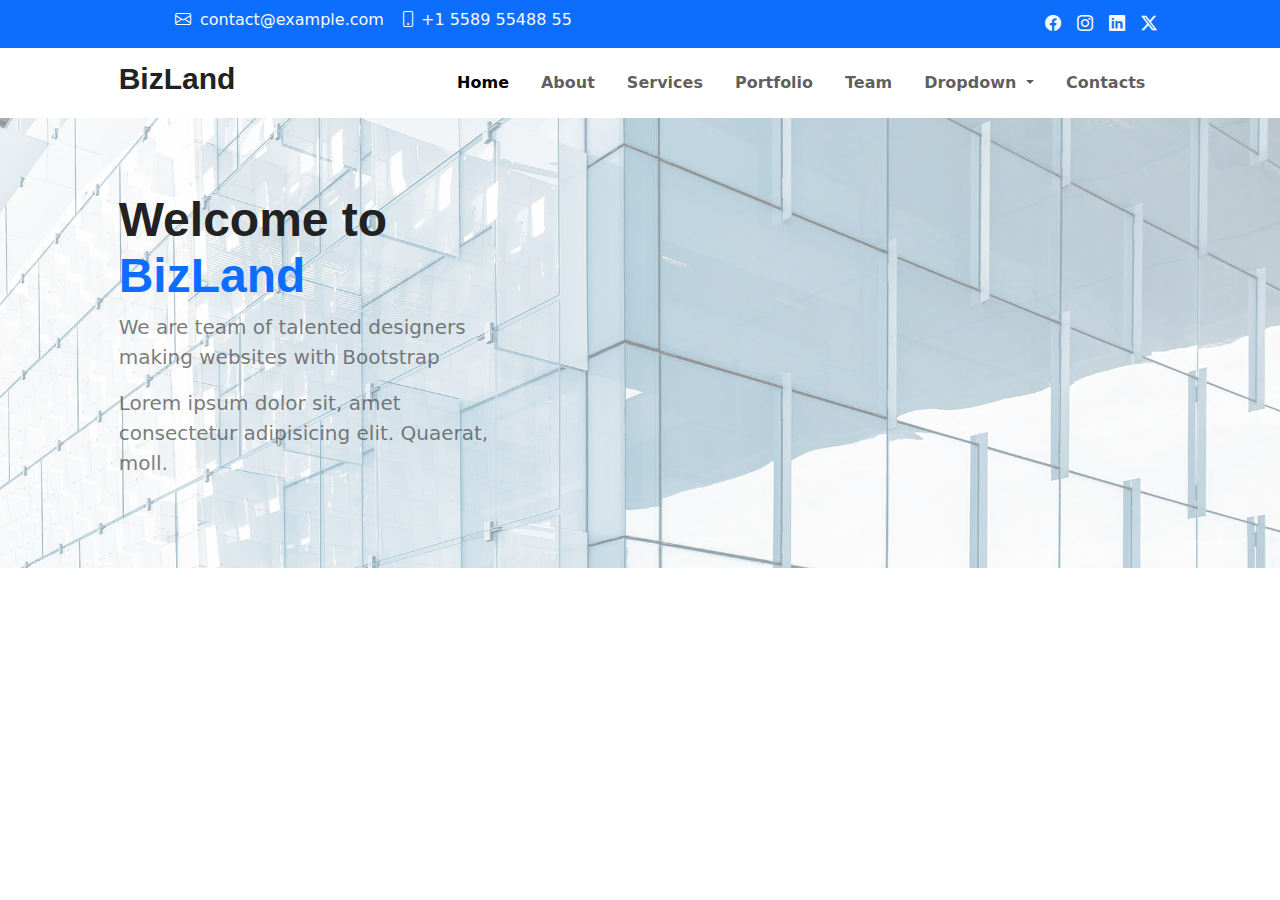
==== final.html @ 57f4e6a6 "project" ====
<!DOCTYPE html>
<html lang="en">

<head>
    <meta charset="UTF-8">
    <meta name="viewport" content="width=device-width, initial-scale=1.0">
    <title>Document</title>
    <!-- ++++++++++++++++++++++++++++ BOOTSTRAP 5 Link +++++++++++++++++++++++++++++++++++++++++++++++++++++++ -->
    <link href="https://cdn.jsdelivr.net/npm/bootstrap@5.3.3/dist/css/bootstrap.min.css" rel="stylesheet"
        integrity="sha384-QWTKZyjpPEjISv5WaRU9OFeRpok6YctnYmDr5pNlyT2bRjXh0JMhjY6hW+ALEwIH" crossorigin="anonymous">
    <script src="https://cdn.jsdelivr.net/npm/bootstrap@5.3.3/dist/js/bootstrap.bundle.min.js"
        integrity="sha384-YvpcrYf0tY3lHB60NNkmXc5s9fDVZLESaAA55NDzOxhy9GkcIdslK1eN7N6jIeHz"
        crossorigin="anonymous"></script>
    <!-- ++++++++++++++++++++++++++++ BOOTSTRAP 5 Link End +++++++++++++++++++++++++++++++++++++++++++++++++++++++ -->
    <!-- +++++++++++++++++++++++++++++ icons CDN ++++++++++++++++++++++++++++++++++++++++++++++++++++++++++ -->
    <link rel="stylesheet" href="https://cdn.jsdelivr.net/npm/bootstrap-icons@1.11.3/font/bootstrap-icons.min.css">
    <!-- +++++++++++++++++++++++++++++ icons CDN end ++++++++++++++++++++++++++++++++++++++++++++++++++++++++++ -->
    <style>
        .brand-logo {
            font-family: Montserrat, sans-serif;
            font-size: 30px;
            font-weight: 700;
            line-height: 36px;
            color: rgb(34, 34, 34);
        }
        .information-section{
            width: 100%;
            height:450px;
            background:url(./media/10001.jpg) no-repeat center center/cover;
            background-size: 100% 100%;
            
        }
        .information-section h1{
            font-family: Montserrat, sans-serif;
            font-size: 48px;
            font-weight: 700;
            line-height: 56px;
            color: rgb(34, 34, 34);
        }
        .information-section p{
            font-family: Roboto, system-ui, -apple-system, "Segoe UI", Roboto, "Helvetica Neue", Arial, "Noto Sans", "Liberation Sans", sans-serif, "Apple Color Emoji", "Segoe UI Emoji", "Segoe UI Symbol", "Noto Color Emoji";
            font-size: 20px;
            font-weight: 400;
            line-height: 30px;
            color: color(srgb 0.266667 0.266667 0.266667 / 0.7);
        }
        .rgba-effect{
            height: 100%;
            width: 100%;
            background-color: rgba(255, 255, 255, 0.571);
        }

    </style>
</head>

<body>


    <div class="container-fluid  p-0">
        <div class="row bg-primary  align-items-center p-0 m-0">
            <div class="col-1  text-light p-0 m-0"></div>
            <div class="col-md-5 bg-primary text-light d-flex align-items-center justify-content-center ">
                <p class="me-2 mt-2">
                    <span class="me-1">
                        <i class="bi bi-envelope"></i>
                    </span>contact@example.com
                </p>
                <p class="ms-2 mt-2">
                    <span>
                        <i class="bi bi-phone"></i>
                    </span>+1 5589 55488 55
                </p>
            </div>
            <div class="col-md-5 bg-primary text-light p-2 d-flex justify-content-end">
                <i class="bi bi-facebook mx-2"></i>
                <i class="bi bi-instagram mx-2"></i>
                <i class="bi bi-linkedin mx-2"></i>
                <i class="bi bi-twitter-x mx-2"></i>


            </div>
            <div class="col-1  text-light p-0"></div>
        </div>
        <div class="row p-0 m-0">
            <div class="col-1 bg-white"></div>
            <div class="col-10  p-0 m-0">
                <nav class="navbar navbar-expand-lg ">
                    <div class="container-fluid">
                        <a class="navbar-brand  " href="#">
                            <h1 class="brand-logo">BizLand</h1>
                        </a>
                        <button class="navbar-toggler" type="button" data-bs-toggle="collapse"
                            data-bs-target="#navbarNav" aria-controls="navbarNav" aria-expanded="false"
                            aria-label="Toggle navigation">
                            <span class="navbar-toggler-icon"></span>
                        </button>
                        <div class="collapse navbar-collapse" id="navbarNav">
                            <ul class="navbar-nav w-100 fw-semibold d-flex justify-content-end">
                                <li class="nav-item mx-2">
                                    <a class="nav-link active" aria-current="page" href="#">Home</a>
                                </li>

                                <li class="nav-item mx-2 ">
                                    <a class="nav-link" href="#">About</a>
                                </li>
                                <li class="nav-item mx-2">
                                    <a class="nav-link" href="#">Services</a>
                                </li>
                                <li class="nav-item mx-2">
                                    <a class="nav-link" href="#">Portfolio</a>
                                </li>
                                <li class="nav-item mx-2">
                                    <a class="nav-link" href="#">Team</a>
                                </li>
                                <li class="nav-item mx-2 dropdown">
                                    <a class="nav-link dropdown-toggle" href="#" id="navbarDropdown" role="button"
                                        data-bs-toggle="dropdown" aria-expanded="false">
                                        Dropdown
                                    </a>
                                    <ul class="dropdown-menu" aria-labelledby="navbarDropdown">
                                        <li><a class="dropdown-item" href="#">Action</a></li>
                                        <li><a class="dropdown-item" href="#">Another action</a></li>
                                        <li>
                                            <hr class="dropdown-divider">
                                        </li>
                                        <li><a class="dropdown-item" href="#">Something else here</a></li>
                                    </ul>
                                </li>
                                <li class="nav-item mx-2">
                                    <a class="nav-link" href="#">Contacts</a>
                                </li>

                            </ul>
                        </div>
                    </div>
                </nav>
            </div>
            <div class="col-1 "></div>

        </div>
        <!-- +++++++++++++++++++++++++++++++++++++++++++++++++++++++++++++++++++++++++++++++++++++++++++++++++++++++++++++++++++ -->
        <!-- NavBar End -->
        <!-- +++++++++++++++++++++++++++++++++++++++++++++++++++++++++++++++++++++++++++++++++++++++++++++++++++++++++++++++++++ -->
         <!--Information section start  -->
        <div class="row  p-0 m-0">
            <div class="col-12 information-section m-0 p-0 ">
                <div class="rgba-effect">
                    <div class="row d-flex p-0 m-0 h-100 d-flex align-items-center" >
                        <div class="col-1"></div>
                        <div class="col-4  " >
                            <h1>Welcome to <span class="text-primary">BizLand</span></h1>
                            <p>We are team of talented designers making websites with Bootstrap</p>
                            <p>Lorem ipsum dolor sit, amet consectetur adipisicing elit. Quaerat, moll.</p>
                        </div>
                    </div>
                </div>
            </div>
        </div>
    </div>

    





</body>

</html>
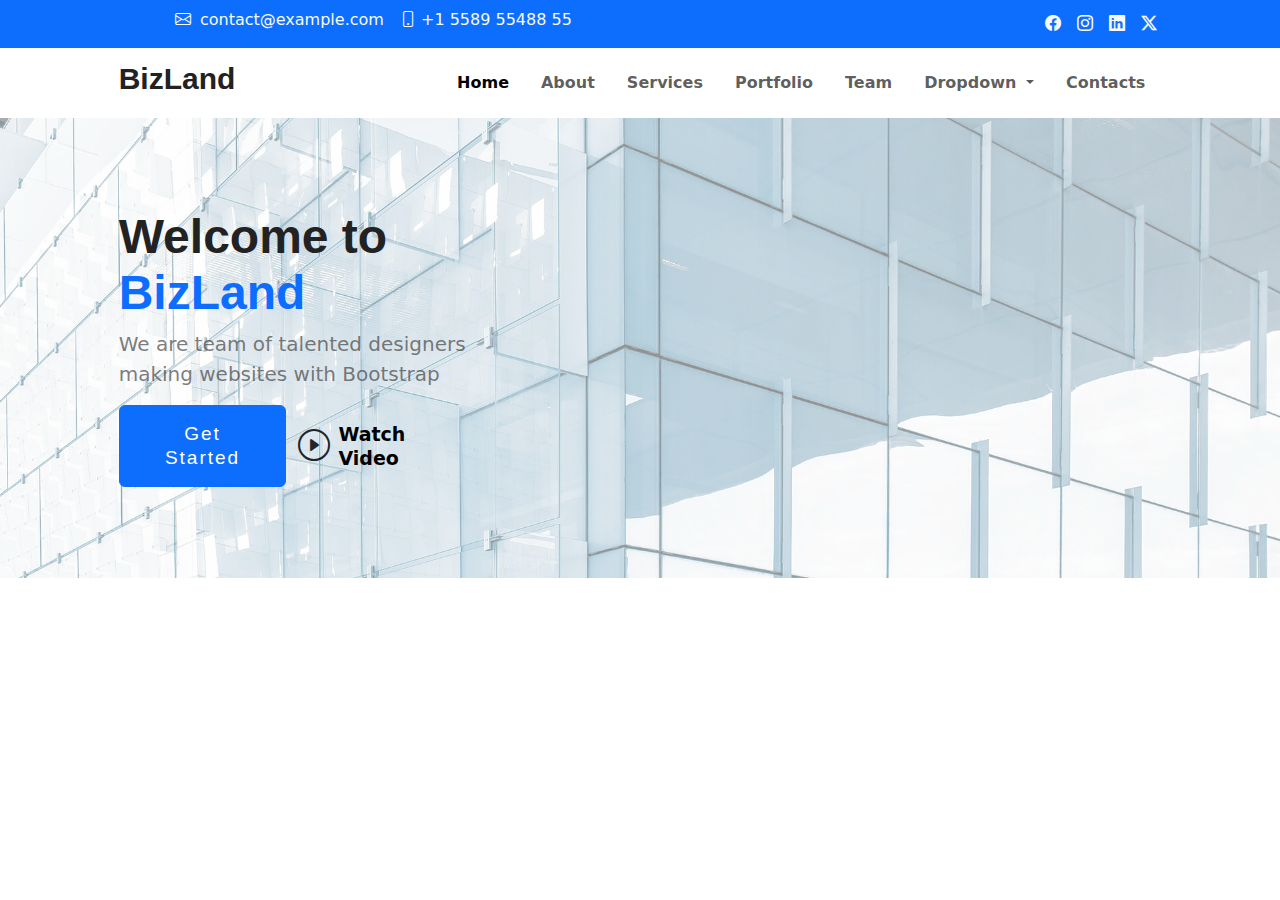
==== commit e2f171a4: "project" ====
--- a/final.html
+++ b/final.html
@@ -25,9 +25,14 @@
         }
         .information-section{
             width: 100%;
-            height:450px;
+            height:460px;
             background:url(./media/10001.jpg) no-repeat center center/cover;
-            background-size: 100% 100%;
+            /* background-size: 100% 100%; */
+            max-width: 100%;
+    max-height: 100%;
+    /* width: auto; */
+    /* height: auto; */
+            
             
         }
         .information-section h1{
@@ -49,6 +54,26 @@
             width: 100%;
             background-color: rgba(255, 255, 255, 0.571);
         }
+        .information-section button{
+            font-family: Montserrat, sans-serif;
+            font-size: 19px;
+            font-weight: 500;
+            line-height: 24px;
+            color: rgb(255, 255, 255);
+            letter-spacing: 2px;
+        }
+        #video-button{
+            font-family: Roboto, system-ui, -apple-system, "Segoe UI", Roboto, "Helvetica Neue", Arial, "Noto Sans", "Liberation Sans", sans-serif, "Apple Color Emoji", "Segoe UI Emoji", "Segoe UI Symbol", "Noto Color Emoji";
+            font-size: 19px;
+            font-weight: 600;
+            line-height: 24px;
+            color: rgb(0, 0, 0);
+            display: flex;
+            
+            
+            align-items: center;
+        }
+        
 
     </style>
 </head>
@@ -59,7 +84,7 @@
     <div class="container-fluid  p-0">
         <div class="row bg-primary  align-items-center p-0 m-0">
             <div class="col-1  text-light p-0 m-0"></div>
-            <div class="col-md-5 bg-primary text-light d-flex align-items-center justify-content-center ">
+            <div class="col-sm-6 col-md-5 bg-primary text-light d-flex align-items-center justify-content-center ">
                 <p class="me-2 mt-2">
                     <span class="me-1">
                         <i class="bi bi-envelope"></i>
@@ -71,7 +96,7 @@
                     </span>+1 5589 55488 55
                 </p>
             </div>
-            <div class="col-md-5 bg-primary text-light p-2 d-flex justify-content-end">
+            <div class=" col-md-5 bg-primary text-light p-2 d-flex justify-content-end">
                 <i class="bi bi-facebook mx-2"></i>
                 <i class="bi bi-instagram mx-2"></i>
                 <i class="bi bi-linkedin mx-2"></i>
@@ -147,15 +172,27 @@
                 <div class="rgba-effect">
                     <div class="row d-flex p-0 m-0 h-100 d-flex align-items-center" >
                         <div class="col-1"></div>
-                        <div class="col-4  " >
+                        <div class="col-lg-4  col-md-6 col-sm-9 " >
                             <h1>Welcome to <span class="text-primary">BizLand</span></h1>
                             <p>We are team of talented designers making websites with Bootstrap</p>
-                            <p>Lorem ipsum dolor sit, amet consectetur adipisicing elit. Quaerat, moll.</p>
+                            <div class="row m-0 p-0 w-100 d-flex ">
+                                <div class="col-lg-5 col-md-6 p-0 ">
+                                    <span class="w-100 h-100 d-flex align-items-center"><button class="btn btn-primary pt-3 pb-3 ps-4 pe-4 " >Get Started</button></span>
+                                </div>
+                                <div class="col-lg-5 col-md-6 ">
+                                    
+                                    <span class="w-100 h-100 d-flex align-items-center"><i class="bi bi-play-circle" style="font-size: 32px;"></i><p id="video-button" class="pt-3 ms-2">Watch Video</p></span>
+                                </div>
+                                
+                            </div>
+                            
                         </div>
+                        
                     </div>
                 </div>
             </div>
         </div>
+         <!--Information section End  -->
     </div>
 
     
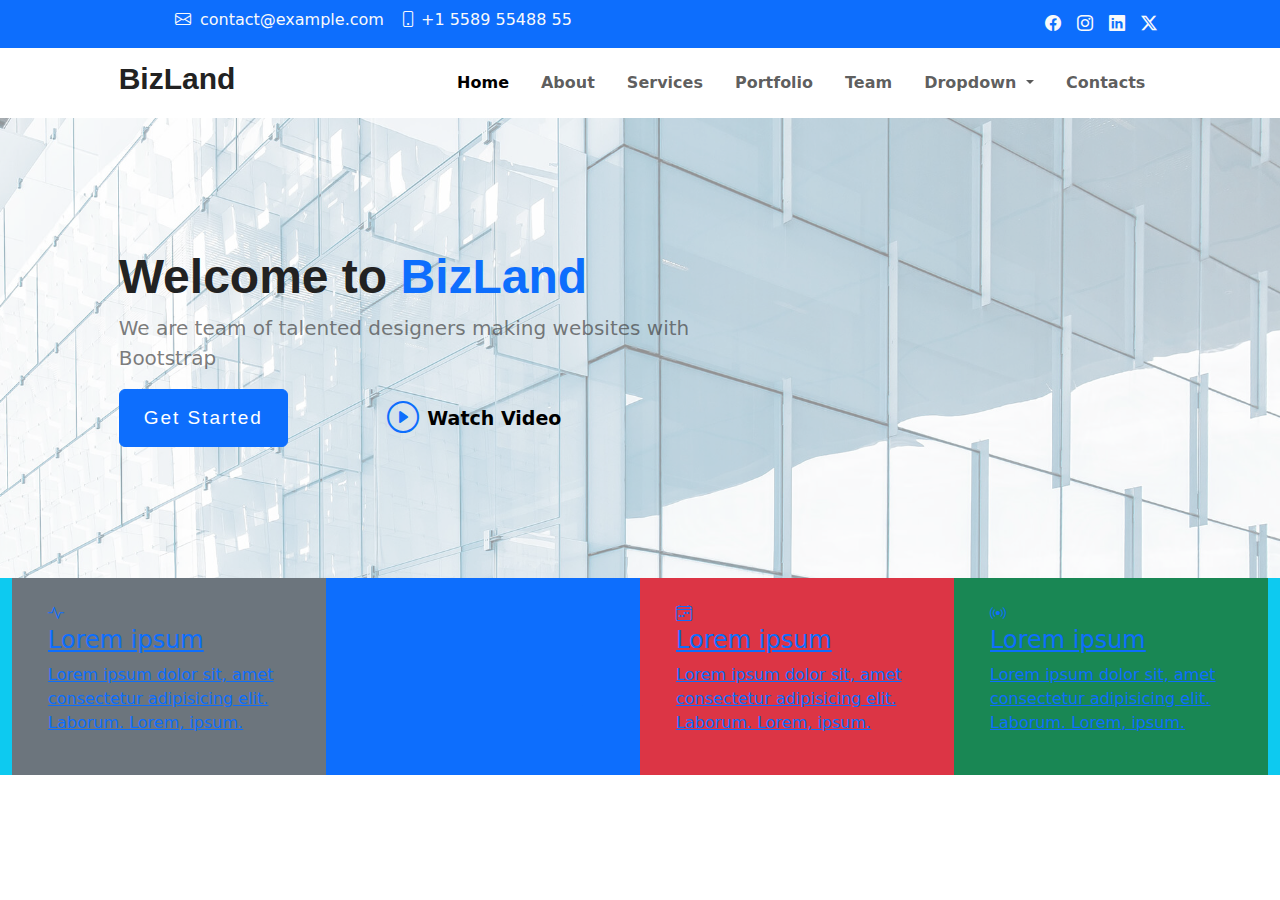
==== commit f1b946cf: "project" ====
--- a/final.html
+++ b/final.html
@@ -23,38 +23,43 @@
             line-height: 36px;
             color: rgb(34, 34, 34);
         }
-        .information-section{
+
+        .information-section {
             width: 100%;
-            height:460px;
-            background:url(./media/10001.jpg) no-repeat center center/cover;
+            height: 460px;
+            background: url(./media/10001.jpg) no-repeat center center/cover;
             /* background-size: 100% 100%; */
             max-width: 100%;
-    max-height: 100%;
-    /* width: auto; */
-    /* height: auto; */
-            
-            
-        }
-        .information-section h1{
+            max-height: 100%;
+            /* width: auto; */
+            /* height: auto; */
+
+
+        }
+
+        .information-section h1 {
             font-family: Montserrat, sans-serif;
             font-size: 48px;
             font-weight: 700;
             line-height: 56px;
             color: rgb(34, 34, 34);
         }
-        .information-section p{
+
+        .information-section p {
             font-family: Roboto, system-ui, -apple-system, "Segoe UI", Roboto, "Helvetica Neue", Arial, "Noto Sans", "Liberation Sans", sans-serif, "Apple Color Emoji", "Segoe UI Emoji", "Segoe UI Symbol", "Noto Color Emoji";
             font-size: 20px;
             font-weight: 400;
             line-height: 30px;
             color: color(srgb 0.266667 0.266667 0.266667 / 0.7);
         }
-        .rgba-effect{
+
+        .rgba-effect {
             height: 100%;
             width: 100%;
             background-color: rgba(255, 255, 255, 0.571);
         }
-        .information-section button{
+
+        .information-section button {
             font-family: Montserrat, sans-serif;
             font-size: 19px;
             font-weight: 500;
@@ -62,19 +67,18 @@
             color: rgb(255, 255, 255);
             letter-spacing: 2px;
         }
-        #video-button{
+
+        #video-button {
             font-family: Roboto, system-ui, -apple-system, "Segoe UI", Roboto, "Helvetica Neue", Arial, "Noto Sans", "Liberation Sans", sans-serif, "Apple Color Emoji", "Segoe UI Emoji", "Segoe UI Symbol", "Noto Color Emoji";
             font-size: 19px;
             font-weight: 600;
             line-height: 24px;
             color: rgb(0, 0, 0);
             display: flex;
-            
-            
+
+
             align-items: center;
         }
-        
-
     </style>
 </head>
 
@@ -96,7 +100,7 @@
                     </span>+1 5589 55488 55
                 </p>
             </div>
-            <div class=" col-md-5 bg-primary text-light p-2 d-flex justify-content-end">
+            <div class=" col-md-5 col-sm-4  bg-primary text-light p-2 d-flex justify-content-end">
                 <i class="bi bi-facebook mx-2"></i>
                 <i class="bi bi-instagram mx-2"></i>
                 <i class="bi bi-linkedin mx-2"></i>
@@ -166,36 +170,95 @@
         <!-- +++++++++++++++++++++++++++++++++++++++++++++++++++++++++++++++++++++++++++++++++++++++++++++++++++++++++++++++++++ -->
         <!-- NavBar End -->
         <!-- +++++++++++++++++++++++++++++++++++++++++++++++++++++++++++++++++++++++++++++++++++++++++++++++++++++++++++++++++++ -->
-         <!--Information section start  -->
+        <!--Information section start  -->
         <div class="row  p-0 m-0">
             <div class="col-12 information-section m-0 p-0 ">
                 <div class="rgba-effect">
-                    <div class="row d-flex p-0 m-0 h-100 d-flex align-items-center" >
+                    <div class="row d-flex p-0 m-0 h-100 d-flex align-items-center">
                         <div class="col-1"></div>
-                        <div class="col-lg-4  col-md-6 col-sm-9 " >
+                        <div class="col-lg-6  col-md-7 col-sm-9 ">
                             <h1>Welcome to <span class="text-primary">BizLand</span></h1>
                             <p>We are team of talented designers making websites with Bootstrap</p>
-                            <div class="row m-0 p-0 w-100 d-flex ">
-                                <div class="col-lg-5 col-md-6 p-0 ">
-                                    <span class="w-100 h-100 d-flex align-items-center"><button class="btn btn-primary pt-3 pb-3 ps-4 pe-4 " >Get Started</button></span>
+                            <div class="row m-0 p-0 w-100 d-flex justify-content-start">
+                                <div class=" col-5 col-lg-5 col-md-6 p-0 ">
+                                    <span class="w-100 h-100 p-0 m-0 d-flex align-items-center"><button
+                                            class="btn btn-primary pt-3 pb-3 ps-4 pe-4 ">Get Started</button></span>
                                 </div>
-                                <div class="col-lg-5 col-md-6 ">
-                                    
-                                    <span class="w-100 h-100 d-flex align-items-center"><i class="bi bi-play-circle" style="font-size: 32px;"></i><p id="video-button" class="pt-3 ms-2">Watch Video</p></span>
+                                <div class=" col-5 col-lg-5 col-md-6 ">
+
+                                    <span class="w-100 h-100 p-0 m-0 d-flex align-items-center"><a href="#"><i
+                                                class="bi bi-play-circle" style="font-size: 32px;"></i></a>
+                                        <p id="video-button" class="pt-3 ms-2">Watch Video</p>
+                                    </span>
                                 </div>
-                                
-                            </div>
-                            
+
+                            </div>
+
                         </div>
-                        
-                    </div>
-                </div>
-            </div>
-        </div>
-         <!--Information section End  -->
+
+                    </div>
+                </div>
+            </div>
+        </div>
+        <!--Information section End  -->
+
     </div>
-
-    
+    <!-- Container End -->
+    <!------------------------------------------------------------------------>
+    <!-- Features Services Section Start -->
+    <div class="section-1 p-0 m-0">
+        <div class="container-fluid bg-info">
+            <div class="row p-0 m-0 bg-info w-100 d-flex ">
+                <div class="col-lg-3 col-md-6  bg-secondary">
+                    <div class="services p-4">
+                        <a href="#">
+                            <div class="icon-services">
+                                <i class="bi bi-activity icon"></i>
+                            </div>
+                            <h4>Lorem ipsum</h4>
+                            <p>Lorem ipsum dolor sit, amet consectetur adipisicing elit. Laborum. Lorem, ipsum.</p>
+                        </a>
+                    </div>
+                </div>
+                <div class="col-lg-3 col-md-6  bg-primary">
+                    <div class="services p-4">
+                        <a href="#">
+                            <div class="icon-services">
+                                <i class="bi bi-bounding-box-circles icon"></i>
+                            </div>
+                            <h4>Lorem ipsum</h4>
+                            <p>Lorem ipsum dolor sit, amet consectetur adipisicing elit. Laborum. Lorem, ipsum.</p>
+                        </a>
+                    </div>
+                </div>
+                <div class="col-lg-3 col-md-6  bg-danger">
+                    <div class="services p-4">
+                        <a href="#">
+                            <div class="icon-services">
+                                <i class="bi bi-calendar4-week icon"></i>
+                            </div>
+                            <h4>Lorem ipsum</h4>
+                            <p>Lorem ipsum dolor sit, amet consectetur adipisicing elit. Laborum. Lorem, ipsum.</p>
+                        </a>
+                    </div>
+                </div>
+                <div class="col-lg-3 col-md-6  bg-success">
+                    <div class="services p-4">
+                        <a href="#">
+                            <div class="icon-services">
+                                <i class="bi bi-broadcast icon"></i>
+                            </div>
+                            <h4>Lorem ipsum</h4>
+                            <p>Lorem ipsum dolor sit, amet consectetur adipisicing elit. Laborum. Lorem, ipsum.</p>
+                        </a>
+                    </div>
+                </div>
+            </div>
+        </div>
+
+    </div>
+
+
 
 
 
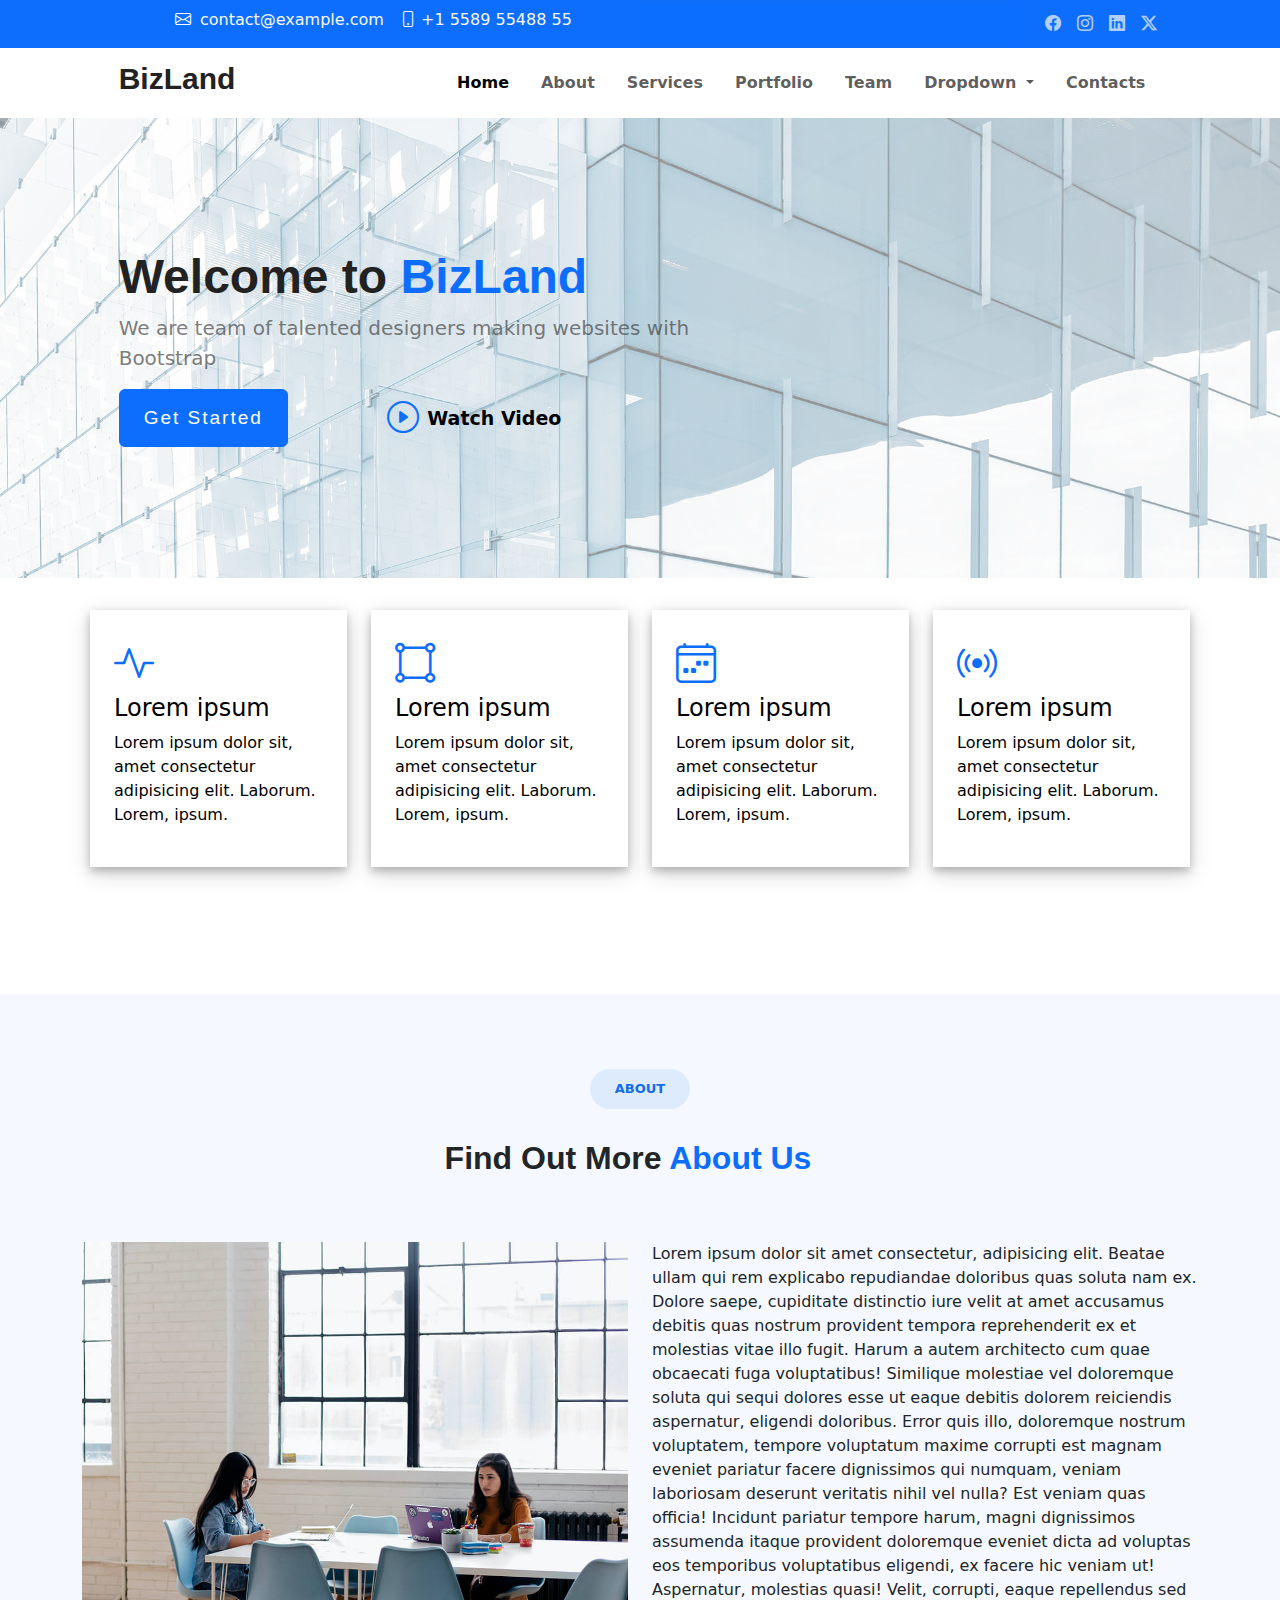
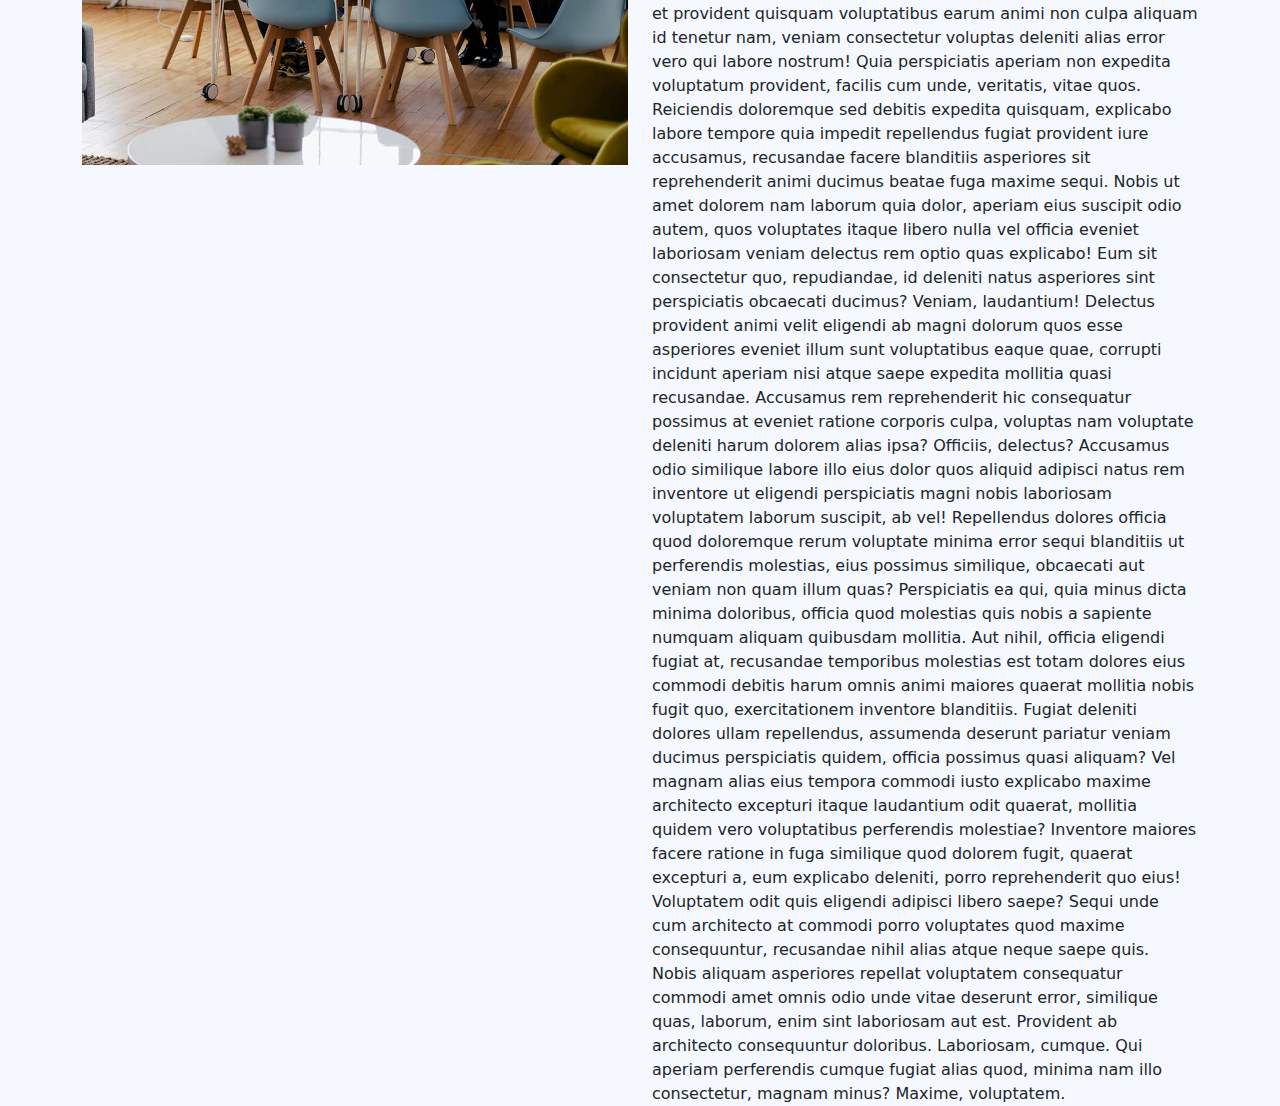
==== commit bdba8591: "project" ====
--- a/final.html
+++ b/final.html
@@ -24,6 +24,10 @@
             color: rgb(34, 34, 34);
         }
 
+        .header-icons {
+            opacity: 70%;
+        }
+
         .information-section {
             width: 100%;
             height: 460px;
@@ -79,6 +83,96 @@
 
             align-items: center;
         }
+
+        .services a h4 {
+            color: black;
+
+        }
+
+        .services a p {
+            color: black;
+
+        }
+
+        .services a {
+            width: 100%;
+            height: 100%;
+            text-decoration: none;
+        }
+
+        .services .icon-services i {
+            font-size: 40px;
+
+        }
+
+        .section-1 .services {
+            height: auto;
+
+            max-width: 310px;
+            max-height: 300px;
+            width: auto;
+            box-shadow: 0 4px 8px 0 rgba(0, 0, 0, 0.2), 0 6px 20px 0 rgba(0, 0, 0, 0.19);
+            margin-left: auto;
+            margin-right: auto;
+
+        }
+
+        .services-column {
+            min-width: 250px;
+            min-height: 300px;
+            padding-bottom: 12px;
+            margin-left: auto;
+            margin-right: auto;
+        }
+
+        .about .about-column {
+            margin-left: auto;
+            margin-right: auto;
+            min-width: 100px;
+            max-width: 100px;
+            min-height: 40px;
+            max-height: 40px;
+            border-radius: 50px;
+            background-color: #DEEBFC;
+            margin-top: 75px;
+            margin-bottom: 25px;
+
+
+        }
+
+        .about .about-column h2 {
+            margin: 0px;
+            /* -----font----- */
+            font-family: Roboto, system-ui, -apple-system, "Segoe UI", Roboto, "Helvetica Neue", Arial, "Noto Sans", "Liberation Sans", sans-serif, "Apple Color Emoji", "Segoe UI Emoji", "Segoe UI Symbol", "Noto Color Emoji";
+            font-size: 13px;
+            font-weight: 800;
+            line-height: 15.6px;
+            color: rgb(16, 110, 234);
+
+
+
+        }
+
+        .about-section .find-more p {
+            font-family: Montserrat, sans-serif;
+            font-size: 32px;
+            font-weight: 700;
+            line-height: 48px;
+            margin-bottom: 60px;
+
+        }
+
+        .about-section {
+            background-color: #F5F9FF;
+        }
+
+        .about {
+            margin-top: 100px;
+        }
+        #About-img{
+            width: 100%;
+            
+        }
     </style>
 </head>
 
@@ -86,6 +180,7 @@
 
 
     <div class="container-fluid  p-0">
+        <!-- Contact Section -->
         <div class="row bg-primary  align-items-center p-0 m-0">
             <div class="col-1  text-light p-0 m-0"></div>
             <div class="col-sm-6 col-md-5 bg-primary text-light d-flex align-items-center justify-content-center ">
@@ -100,7 +195,7 @@
                     </span>+1 5589 55488 55
                 </p>
             </div>
-            <div class=" col-md-5 col-sm-4  bg-primary text-light p-2 d-flex justify-content-end">
+            <div class="header-icons col-md-5 col-sm-4  bg-primary text-light p-2 d-flex justify-content-end">
                 <i class="bi bi-facebook mx-2"></i>
                 <i class="bi bi-instagram mx-2"></i>
                 <i class="bi bi-linkedin mx-2"></i>
@@ -110,6 +205,8 @@
             </div>
             <div class="col-1  text-light p-0"></div>
         </div>
+        <!-- Contact Section End -->
+
         <div class="row p-0 m-0">
             <div class="col-1 bg-white"></div>
             <div class="col-10  p-0 m-0">
@@ -207,46 +304,46 @@
     <!------------------------------------------------------------------------>
     <!-- Features Services Section Start -->
     <div class="section-1 p-0 m-0">
-        <div class="container-fluid bg-info">
-            <div class="row p-0 m-0 bg-info w-100 d-flex ">
-                <div class="col-lg-3 col-md-6  bg-secondary">
-                    <div class="services p-4">
+        <div class="container bg-white p-2">
+            <div id="services" class="row p-0 m-0 bg-white w-100 d-flex ">
+                <div class=" col-lg-3 col-md-6   bg-white  services-column">
+                    <div class="services bg-white p-4 mt-4 ">
                         <a href="#">
                             <div class="icon-services">
-                                <i class="bi bi-activity icon"></i>
+                                <i class="bi bi-activity icon text-primary"></i>
                             </div>
                             <h4>Lorem ipsum</h4>
                             <p>Lorem ipsum dolor sit, amet consectetur adipisicing elit. Laborum. Lorem, ipsum.</p>
                         </a>
                     </div>
                 </div>
-                <div class="col-lg-3 col-md-6  bg-primary">
-                    <div class="services p-4">
-                        <a href="#">
+                <div class="col-lg-3 col-md-6  bg-white services-column">
+                    <div class="services  bg-white p-4 mt-4 ">
+                        <a href="#" m-0>
                             <div class="icon-services">
-                                <i class="bi bi-bounding-box-circles icon"></i>
+                                <i class="bi bi-bounding-box-circles icon text-primary"></i>
                             </div>
                             <h4>Lorem ipsum</h4>
                             <p>Lorem ipsum dolor sit, amet consectetur adipisicing elit. Laborum. Lorem, ipsum.</p>
                         </a>
                     </div>
                 </div>
-                <div class="col-lg-3 col-md-6  bg-danger">
-                    <div class="services p-4">
+                <div class="col-lg-3 col-md-6  bg-white services-column">
+                    <div class="services bg-white p-4 mt-4  ">
                         <a href="#">
                             <div class="icon-services">
-                                <i class="bi bi-calendar4-week icon"></i>
+                                <i class="bi bi-calendar4-week icon text-primary"></i>
                             </div>
                             <h4>Lorem ipsum</h4>
                             <p>Lorem ipsum dolor sit, amet consectetur adipisicing elit. Laborum. Lorem, ipsum.</p>
                         </a>
                     </div>
                 </div>
-                <div class="col-lg-3 col-md-6  bg-success">
-                    <div class="services p-4">
+                <div class="col-lg-3 col-md-6  bg-white services-column">
+                    <div class="services bg-white p-4 mt-4 ">
                         <a href="#">
                             <div class="icon-services">
-                                <i class="bi bi-broadcast icon"></i>
+                                <i class="bi bi-broadcast icon text-primary"></i>
                             </div>
                             <h4>Lorem ipsum</h4>
                             <p>Lorem ipsum dolor sit, amet consectetur adipisicing elit. Laborum. Lorem, ipsum.</p>
@@ -257,6 +354,40 @@
         </div>
 
     </div>
+    <!----------Features Services Section END --------->
+    <!-- -----------------About Section Start-------------- -->
+    <div class="about-section">
+        <div class="container">
+            <div class="row about text-center">
+                <div class="about-column  col-2   h-100 d-flex align-items-center justify-content-center">
+                    <h2 class="p-0 ">ABOUT</h2>
+
+                </div>
+            </div>
+            <div class="row find-more w-100 d-flex justify-content-center">
+                <div class="col-6 ">
+                    <p class="text-center">
+                        <span>
+                            Find Out More
+                        </span>
+                        <span class="description-title text-primary">
+                            About Us
+                        </span>
+                    </p>
+                </div>
+            </div>
+            <div class="row">
+                <div class="col-6">
+                    <img src="./media/about.jpg" id="About-img"  alt="">
+                </div>
+                <div class="col-6">
+
+                    Lorem ipsum dolor sit amet consectetur, adipisicing elit. Beatae ullam qui rem explicabo repudiandae doloribus quas soluta nam ex. Dolore saepe, cupiditate distinctio iure velit at amet accusamus debitis quas nostrum provident tempora reprehenderit ex et molestias vitae illo fugit. Harum a autem architecto cum quae obcaecati fuga voluptatibus! Similique molestiae vel doloremque soluta qui sequi dolores esse ut eaque debitis dolorem reiciendis aspernatur, eligendi doloribus. Error quis illo, doloremque nostrum voluptatem, tempore voluptatum maxime corrupti est magnam eveniet pariatur facere dignissimos qui numquam, veniam laboriosam deserunt veritatis nihil vel nulla? Est veniam quas officia! Incidunt pariatur tempore harum, magni dignissimos assumenda itaque provident doloremque eveniet dicta ad voluptas eos temporibus voluptatibus eligendi, ex facere hic veniam ut! Aspernatur, molestias quasi! Velit, corrupti, eaque repellendus sed et provident quisquam voluptatibus earum animi non culpa aliquam id tenetur nam, veniam consectetur voluptas deleniti alias error vero qui labore nostrum! Quia perspiciatis aperiam non expedita voluptatum provident, facilis cum unde, veritatis, vitae quos. Reiciendis doloremque sed debitis expedita quisquam, explicabo labore tempore quia impedit repellendus fugiat provident iure accusamus, recusandae facere blanditiis asperiores sit reprehenderit animi ducimus beatae fuga maxime sequi. Nobis ut amet dolorem nam laborum quia dolor, aperiam eius suscipit odio autem, quos voluptates itaque libero nulla vel officia eveniet laboriosam veniam delectus rem optio quas explicabo! Eum sit consectetur quo, repudiandae, id deleniti natus asperiores sint perspiciatis obcaecati ducimus? Veniam, laudantium! Delectus provident animi velit eligendi ab magni dolorum quos esse asperiores eveniet illum sunt voluptatibus eaque quae, corrupti incidunt aperiam nisi atque saepe expedita mollitia quasi recusandae. Accusamus rem reprehenderit hic consequatur possimus at eveniet ratione corporis culpa, voluptas nam voluptate deleniti harum dolorem alias ipsa? Officiis, delectus? Accusamus odio similique labore illo eius dolor quos aliquid adipisci natus rem inventore ut eligendi perspiciatis magni nobis laboriosam voluptatem laborum suscipit, ab vel! Repellendus dolores officia quod doloremque rerum voluptate minima error sequi blanditiis ut perferendis molestias, eius possimus similique, obcaecati aut veniam non quam illum quas? Perspiciatis ea qui, quia minus dicta minima doloribus, officia quod molestias quis nobis a sapiente numquam aliquam quibusdam mollitia. Aut nihil, officia eligendi fugiat at, recusandae temporibus molestias est totam dolores eius commodi debitis harum omnis animi maiores quaerat mollitia nobis fugit quo, exercitationem inventore blanditiis. Fugiat deleniti dolores ullam repellendus, assumenda deserunt pariatur veniam ducimus perspiciatis quidem, officia possimus quasi aliquam? Vel magnam alias eius tempora commodi iusto explicabo maxime architecto excepturi itaque laudantium odit quaerat, mollitia quidem vero voluptatibus perferendis molestiae? Inventore maiores facere ratione in fuga similique quod dolorem fugit, quaerat excepturi a, eum explicabo deleniti, porro reprehenderit quo eius! Voluptatem odit quis eligendi adipisci libero saepe? Sequi unde cum architecto at commodi porro voluptates quod maxime consequuntur, recusandae nihil alias atque neque saepe quis. Nobis aliquam asperiores repellat voluptatem consequatur commodi amet omnis odio unde vitae deserunt error, similique quas, laborum, enim sint laboriosam aut est. Provident ab architecto consequuntur doloribus. Laboriosam, cumque. Qui aperiam perferendis cumque fugiat alias quod, minima nam illo consectetur, magnam minus? Maxime, voluptatem.
+                </div>
+            </div>
+        </div>
+    </div>
+    <!-- -----------------About Section END-------------- -->
 
 
 
